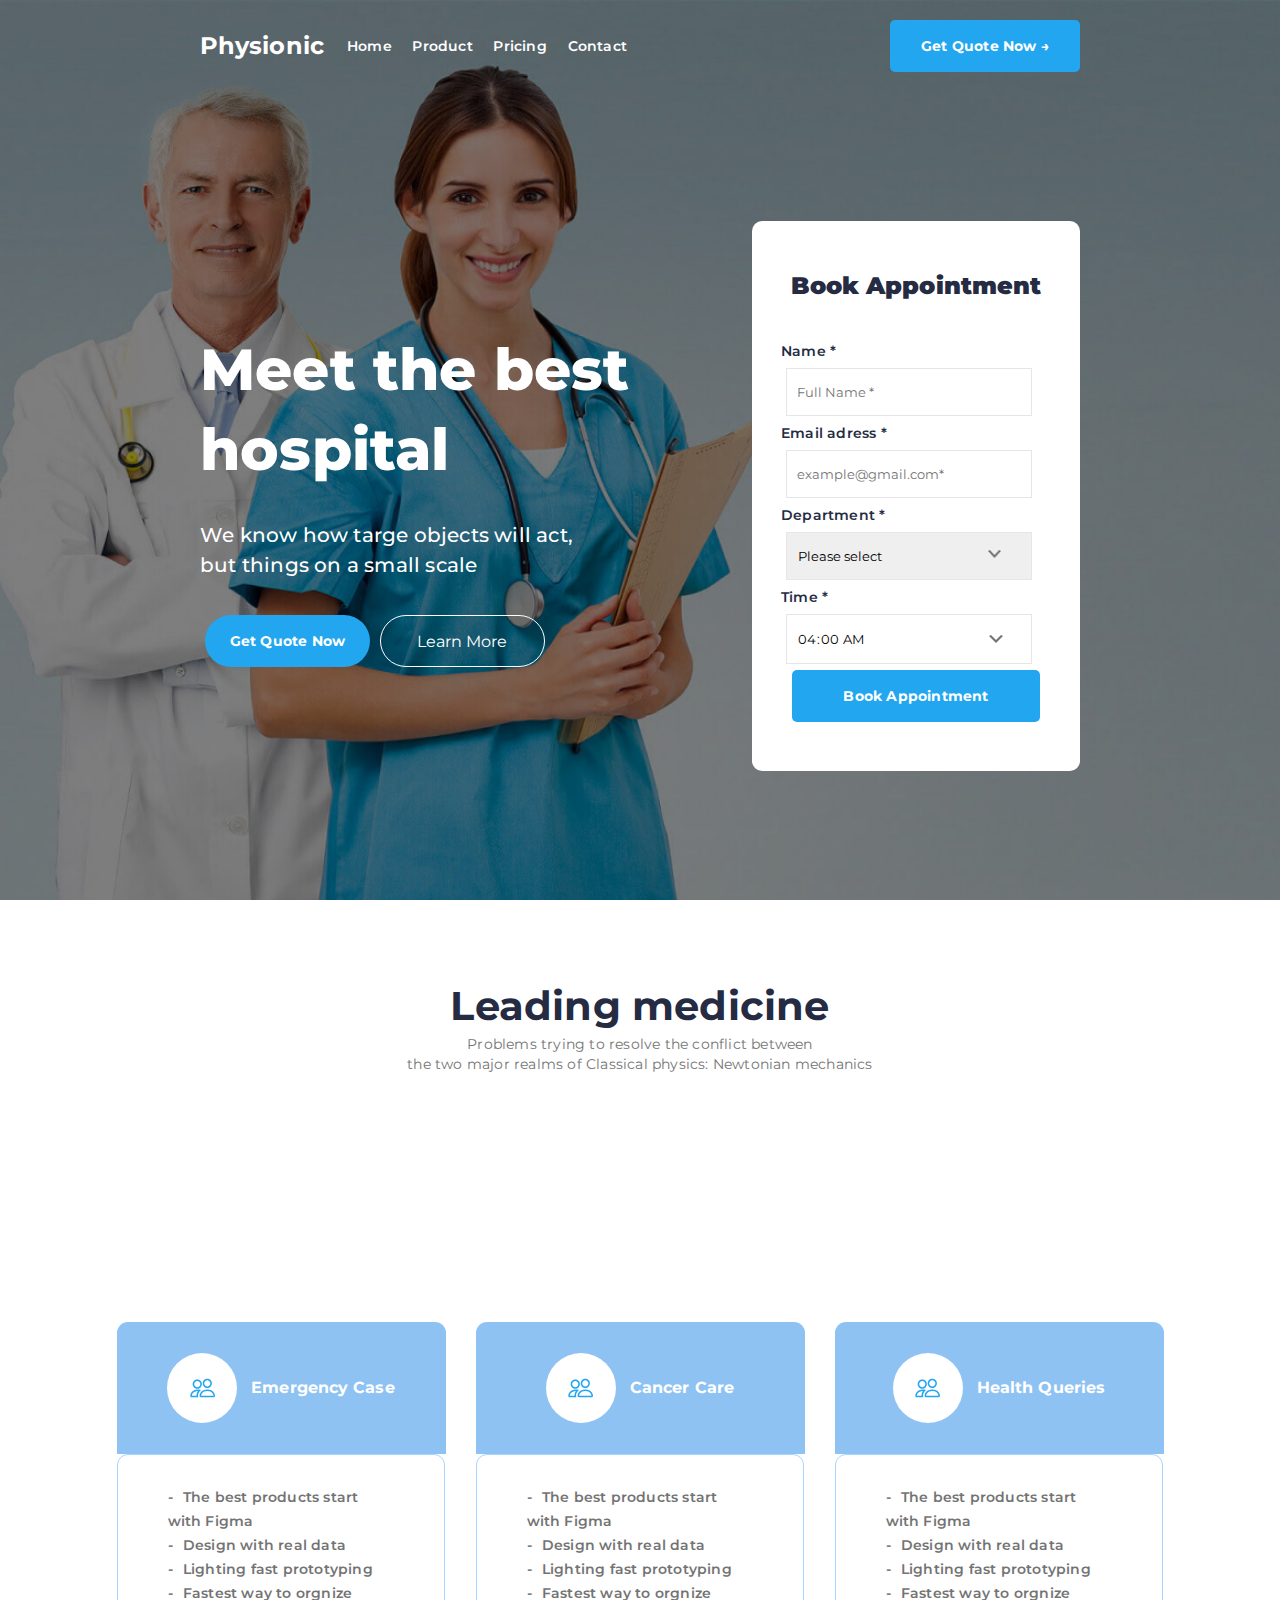
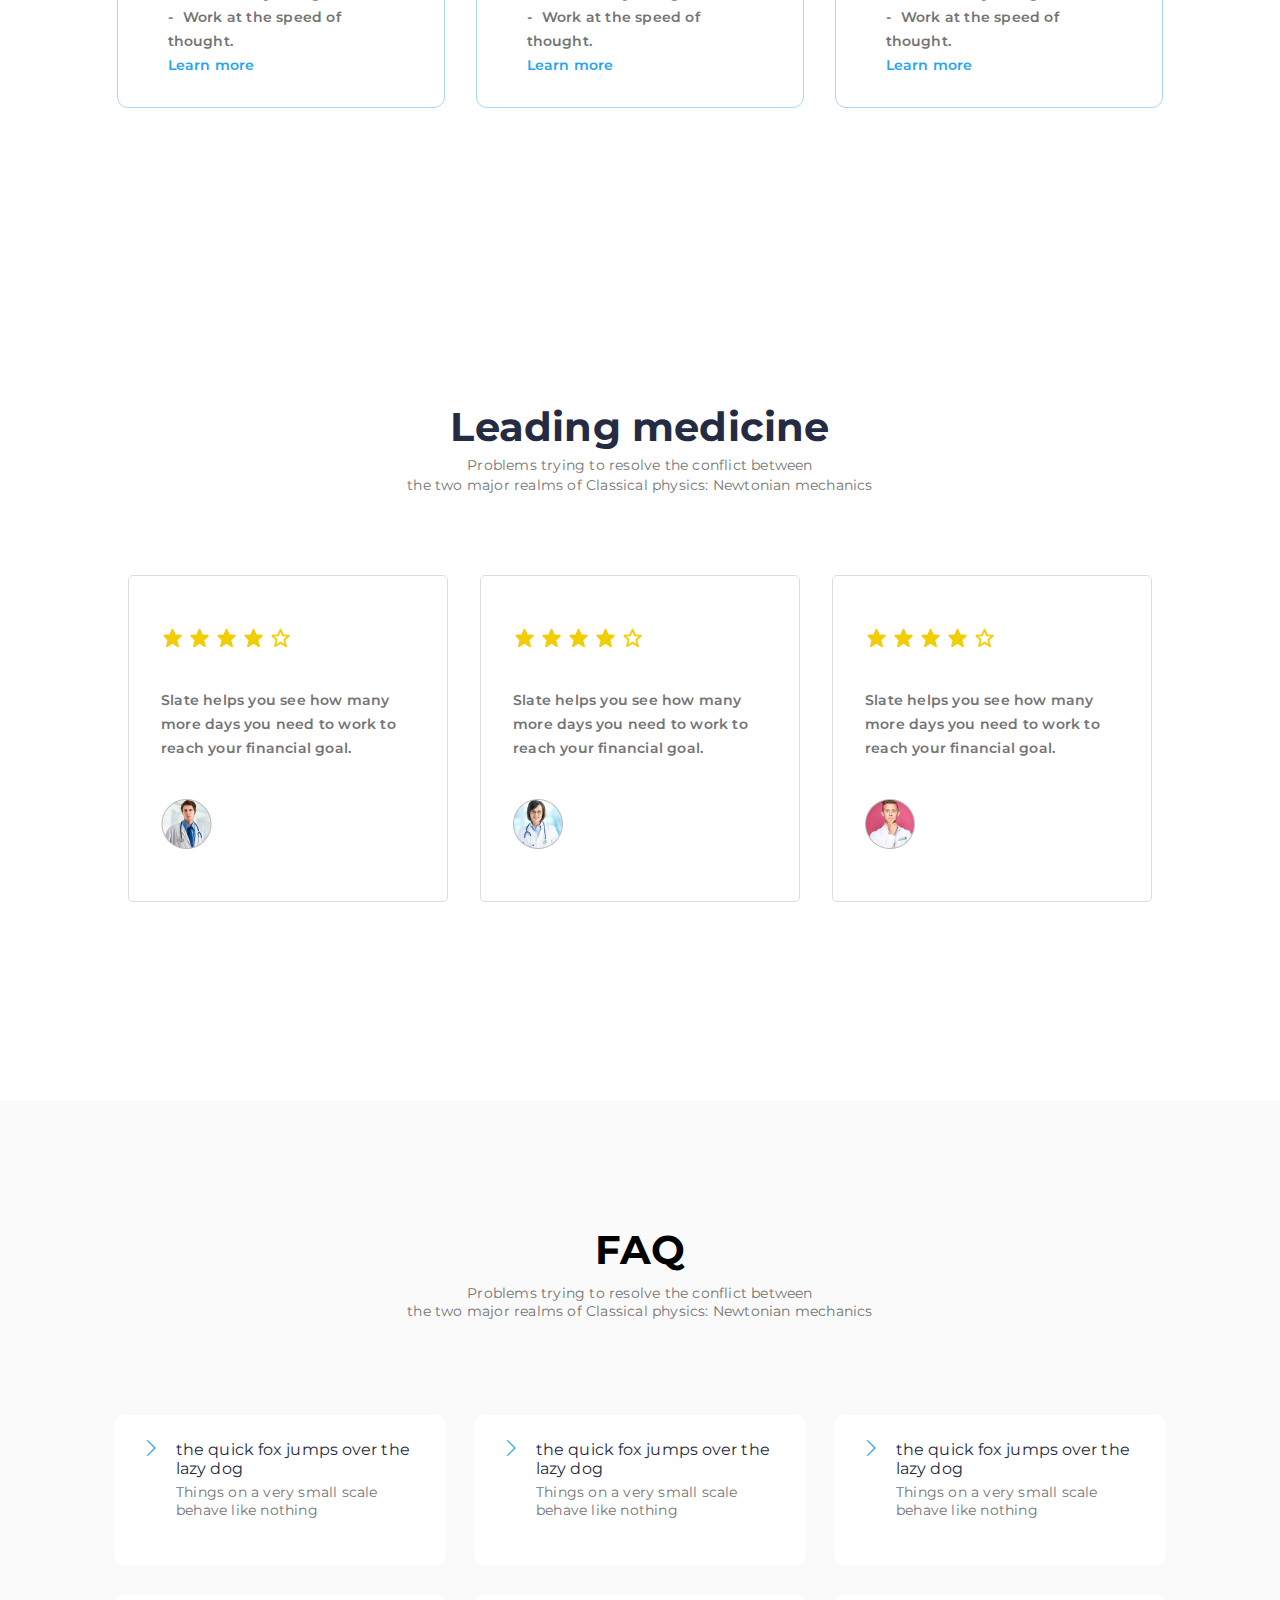
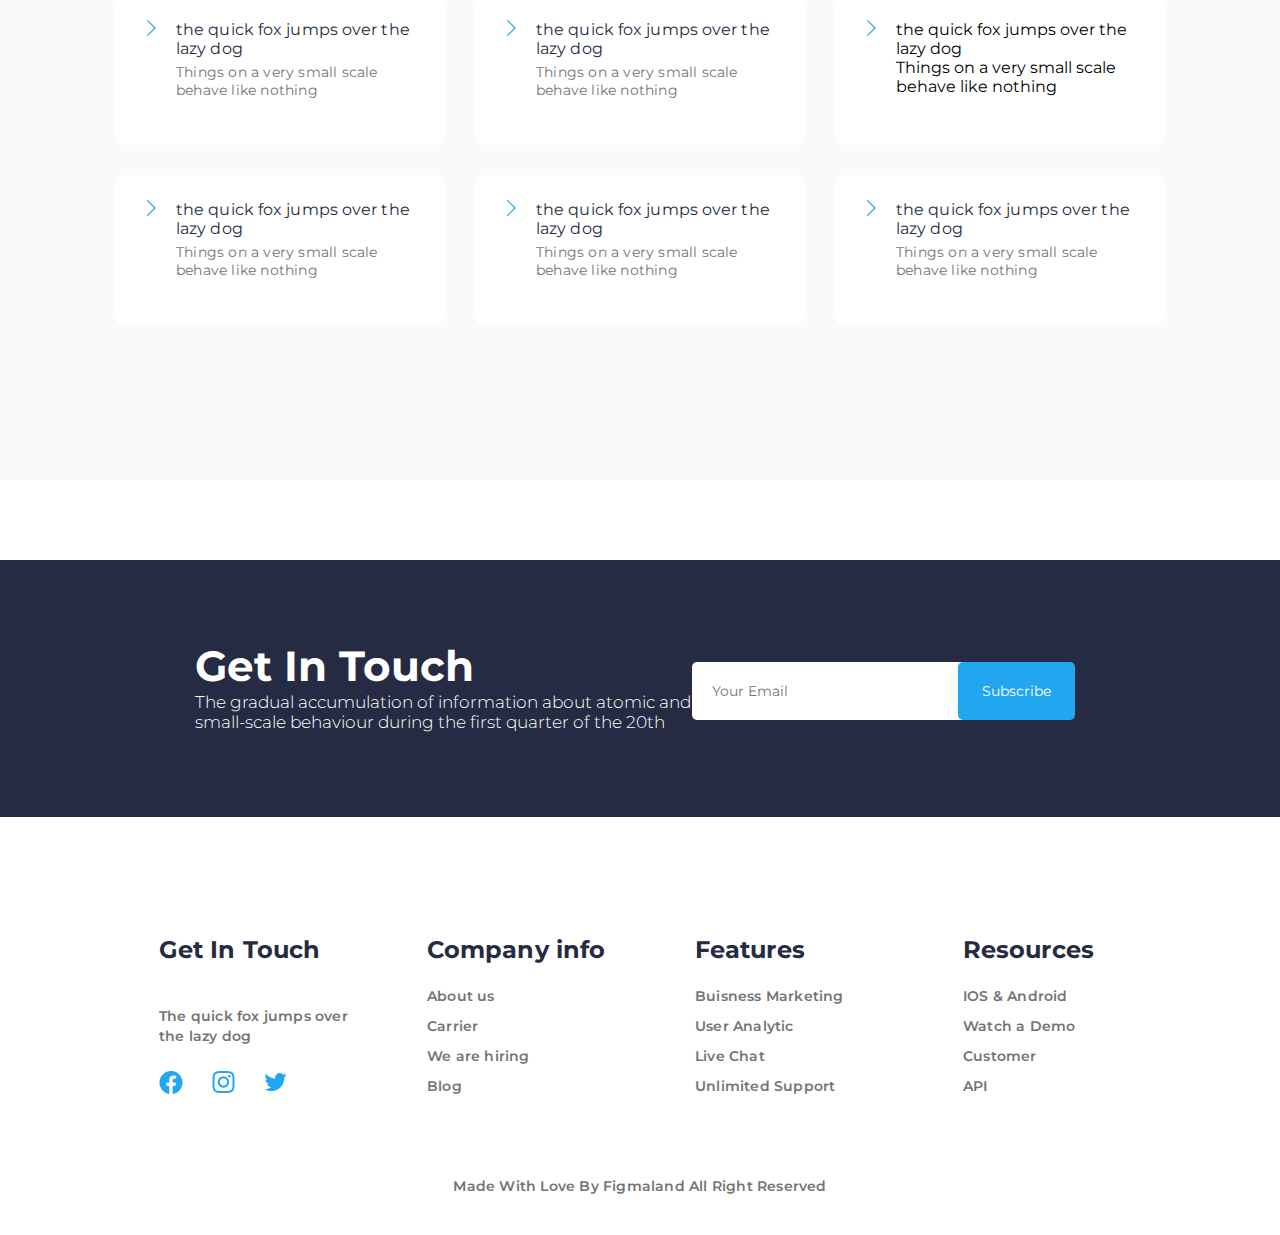
==== index.html @ 6a018938 "first commit" ====
<!DOCTYPE html>
<html lang="en">

<head>
    <meta charset="UTF-8">
    <meta name="viewport" content="width=device-width, initial-scale=1.0">
    <title>Physionics</title>
    <link rel="preconnect" href="https://fonts.googleapis.com">
    <link rel="preconnect" href="https://fonts.gstatic.com" crossorigin>
    <link href="https://fonts.googleapis.com/css2?family=Montserrat:wght@400;700&display=swap" rel="stylesheet">
    <link rel="stylesheet" href="style.css">
</head>

<body>
    <div class="wrap">

        <div class="home">
            <header>
                <div class="logo">
                    Physionic
                </div>
                <nav>
                    <ul>
                        <li><a href="">Home</a></li>
                        <li><a href="">Product</a></li>
                        <li><a href="">Pricing</a></li>
                        <li><a href="">Contact</a></li>
                    </ul>
                </nav>
                <a href="#" class="btn">Get Quote Now &rarr;</a>
            </header>
            <section class="section">
                <div class="left">
                    <h1>Meet the best <br> hospital</h1>
                    <p>We know how targe objects will act, <br> but things on a small scale</p>
                    <div class="btns">
                        <a class="btn1">Get Quote Now</a>
                        <a class="btn2">Learn More</a>
                    </div>
                </div>
                <div class="right">
                    <div class="container">
                        <h2>Book Appointment</h2>
                        <form>
                            <div class="form-item">
                                <h5>Name *</h5>
                                <input type="text" placeholder="Full Name *">
                            </div>

                            <div class="form-item">
                                <h5>Email adress *</h5>
                                <input type="email" placeholder="example@gmail.com*">
                            </div>

                            <div class="form-item item1">
                                <h5>Department *</h5>
                                <div class="input">
                                    <select name="select">
                                        <option value="value1" selected="">Please select</option>
                                        <option value="value2">department 1</option>
                                        <option value="value3">department 2</option>
                                        <option value="value4">department 3</option>
                                    </select>
                                    <img src="./img/first/Vector.png" alt="arr">
                                </div>
                            </div>

                            <div class="form-item item1">
                                <h5>Time *</h5>
                                <div class="input">
                                    <input type="time" value="04:00">
                                </div>
                            </div>
                        </form>
                        <div class="btn">
                            Book Appointment
                        </div>
                    </div>
                </div>
            </section>
        </div>
        <div class="leading">
            <div class="text">
                <h2>Leading medicine</h2>
                <p>Problems trying to resolve the conflict between <br> the two major realms of Classical physics: Newtonian mechanics </p>
            </div>
            <div class="cards">
                <div class="card card1">
                    <div class="card-top">
                        <div class="image">
                            <img src="./img/second/people.svg" alt="people">
                        </div>
                        <h4>Emergency Case</h4>
                    </div>
                    <div class="card-bottom">
                        <ul>
                            <li>The best products start with Figma</li>
                            <li>Design with real data</li>
                            <li>Lighting fast prototyping</li>
                            <li>Fastest way to orgnize</li>
                            <li>Work at the speed of thought.</li>
                        </ul>
                        <a href="#">Learn more</a>
                    </div>
                </div>

                <div class="card card1">
                    <div class="card-top">
                        <div class="image">
                            <img src="./img/second/people.svg" alt="people">
                        </div>
                        <h4>Cancer Care</h4>
                    </div>
                    <div class="card-bottom">
                        <ul>
                            <li>The best products start with Figma</li>
                            <li>Design with real data</li>
                            <li>Lighting fast prototyping</li>
                            <li>Fastest way to orgnize</li>
                            <li>Work at the speed of thought.</li>
                        </ul>
                        <a href="#">Learn more</a>
                    </div>
                </div>

                <div class="card card1">
                    <div class="card-top">
                        <div class="image">
                            <img src="./img/second/people.svg" alt="people">

                        </div>
                        <h4>Health Queries</h4>
                    </div>
                    <div class="card-bottom">
                        <ul>
                            <li>The best products start with Figma</li>
                            <li>Design with real data</li>
                            <li>Lighting fast prototyping</li>
                            <li>Fastest way to orgnize</li>
                            <li>Work at the speed of thought.</li>
                        </ul>
                        <a href="#">Learn more</a>
                    </div>
                </div>
            </div>
        </div>
        <!-- third block start  -->
        <div class="leading">
            <div class="text">
                <h2>Leading medicine</h2>
                <p>Problems trying to resolve the conflict between <br> the two major realms of Classical physics: Newtonian mechanics </p>
            </div>
            <div class="comments">
                <div class="comment">
                    <img src="./img/third/stars.svg" alt="4 stars">
                    <p>Slate helps you see how many more days you need to work to reach your financial goal.</p>
                    <img src="./img/third/user1.jpg" alt="avatar">
                </div>
                <div class="comment">
                    <img src="./img/third/stars.svg" alt="4 stars">
                    <p>Slate helps you see how many more days you need to work to reach your financial goal.</p>
                    <img src="./img/third/user2.jpg" alt="avatar">
                </div>
                <div class="comment">
                    <img src="./img/third/stars.svg" alt="4 stars">
                    <p>Slate helps you see how many more days you need to work to reach your financial goal.</p>
                    <img src="./img/third/user3.jpg" alt="avatar">
                </div>
            </div>
        </div>
        <!-- third block end  -->
        <!-- faq -->
        <div class="faq">
            <h2>FAQ</h2>
            <p class="info">Problems trying to resolve the conflict between <br> the two major realms of Classical physics: Newtonian mechanics </p>
            <div class="faq__cards">
                <div class="row">
                    <div class="faq__card">
                        <img src="./img/faq/arrow.svg" alt="arrow">
                        <div class="faq__card_text">
                            <p>the quick fox jumps over the lazy dog</p>
                            <p>Things on a very small scale behave like nothing </p>
                        </div>
                    </div>
                    <div class="faq__card">
                        <img src="./img/faq/arrow.svg" alt="arrow">
                        <div class="faq__card_text">
                            <p>the quick fox jumps over the lazy dog</p>
                            <p>Things on a very small scale behave like nothing </p>
                        </div>
                    </div>
                    <div class="faq__card">
                        <img src="./img/faq/arrow.svg" alt="arrow">
                        <div class="faq__card_text">
                            <p>the quick fox jumps over the lazy dog</p>
                            <p>Things on a very small scale behave like nothing </p>
                        </div>
                    </div>
                </div>
                <div class="row">
                    <div class="faq__card">
                        <img src="./img/faq/arrow.svg" alt="arrow">
                        <div class="faq__card_text">
                            <p>the quick fox jumps over the lazy dog</p>
                            <p>Things on a very small scale behave like nothing </p>
                        </div>
                    </div>
                    <div class="faq__card">
                        <img src="./img/faq/arrow.svg" alt="arrow">
                        <div class="faq__card_text">
                            <p>the quick fox jumps over the lazy dog</p>
                            <p>Things on a very small scale behave like nothing </p>
                        </div>
                    </div>
                    <div class="faq__card">
                        <img src="./img/faq/arrow.svg" alt="arrow">
                        <div class="faq__ard_text">
                            <p>the quick fox jumps over the lazy dog</p>
                            <p>Things on a very small scale behave like nothing </p>
                        </div>
                    </div>
                </div>
                <div class="row">
                    <div class="faq__card">
                        <img src="./img/faq/arrow.svg" alt="arrow">
                        <div class="faq__card_text">
                            <p>the quick fox jumps over the lazy dog</p>
                            <p>Things on a very small scale behave like nothing </p>
                        </div>
                    </div>
                    <div class="faq__card">
                        <img src="./img/faq/arrow.svg" alt="arrow">
                        <div class="faq__card_text">
                            <p>the quick fox jumps over the lazy dog</p>
                            <p>Things on a very small scale behave like nothing </p>
                        </div>
                    </div>
                    <div class="faq__card">
                        <img src="./img/faq/arrow.svg" alt="arrow">
                        <div class="faq__card_text">
                            <p>the quick fox jumps over the lazy dog</p>
                            <p>Things on a very small scale behave like nothing </p>
                        </div>
                    </div>
                </div>
            </div>
        </div>
        <!-- faq end -->
        <!-- get-in start -->
        <div class="get-in">
            <div class="get-in__menu">
                <h2>Get In Touch</h2>
                <h6>The gradual accumulation of information about atomic and <br> small-scale behaviour during the first quarter of the 20th</h6>
                <div class="get-in__box">
                    <input placeholder="Your Email" type="text">
                    <button>Subscribe</button>
                </div>
            </div>
        </div>
        <!-- get-in end -->
        <footer>
            <div class="row">
                <div class="block">
                    <h3>Get In Touch</h3>
                    <p>The quick fox jumps over the lazy dog</p>
                    <div class="social">
                        <a href="#"><img src="./img/footer/facebook.png" alt="facebook"></a>
                        <a href="#"><img src="./img/footer/instagram.png" alt="instagram"></a>
                        <a href="#"><img src="./img/footer/twitter.png" alt="twitter"></a>
                    </div>
                </div>
                <div class="block">
                    <h3>Company info </h3>
                    <p>About us</p>
                    <p>Carrier</p>
                    <p>We are hiring</p>
                    <p>Blog</p>
                </div>
                <div class="block">
                    <h3>Features</h3>
                    <p>Buisness Marketing</p>
                    <p>User Analytic</p>
                    <p>Live Chat</p>
                    <p>Unlimited Support</p>
                </div>
                <div class="block">
                    <h3>Resources</h3>
                    <p>IOS & Android</p>
                    <p>Watch a Demo</p>
                    <p>Customer</p>
                    <p>API</p>
                </div>
            </div>
            <p>Made With Love By Figmaland All Right Reserved </p>
        </footer>

    </div>
</body>

</html>
---- style.css ----
* {
    margin: 0;
    padding: 0;
    box-sizing: border-box;
    font-family: Montserrat;
}

body {
    width: 100%;
    display: flex;
    align-items: center;
    justify-content: center;
}

.home {
    width: 100%;
    height: 100vh;
    background-image: url(./img/first/background.png);
    background-size: cover;
    background-color: grey;
    padding: 0 200px;
}

header {
    height: 91px;
    display: flex;
    align-items: center;
    justify-content: space-between;
}

.logo {
    font-family: 'Montserrat', sans-serif;
    font-style: normal;
    font-weight: bold;
    font-size: 24px;
    line-height: 32px;
    letter-spacing: 0.1px;
    color: #FFFFFF;
    text-shadow: 2px solid #000000;
}

nav ul {
    width: 280px;
    display: flex;
    align-items: center;
    justify-content: space-between;
    position: relative;
    left: -120px;
}

nav ul li {
    list-style: none;
    font-family: 'Montserrat', sans-serif;
    font-style: normal;
    font-weight: 600;
    font-size: 14px;
    line-height: 24px;
    text-align: center;
    letter-spacing: 0.2px;
    color: #fff;
    text-decoration: none;
}

nav ul li a {
    color: #fff;
    text-decoration: none;
}

.home * {
    font-family: Montserrat;
}

.home .btn {
    font-family: Montserrat;
    font-style: normal;
    font-weight: bold;
    font-size: 14px;
    line-height: 22px;
    letter-spacing: 0.2px;
    color: #FFFFFF;
    width: 190px;
    height: 52px;
    background: #23A6F0;
    border-radius: 5px;
    text-align: center;
    line-height: 52px;
    text-decoration: none;
}

.left {
    height: 90%;
    width: 60%;
    display: flex;
    flex-direction: column;
    align-items: flex-start;
    justify-content: center;
    color: #fff;
}

.left h1 {
    font-weight: 800;
    font-size: 58px;
    line-height: 80px;
    letter-spacing: 0.2px;
}

.left p {
    font-weight: 500;
    font-size: 20px;
    line-height: 30px;
    letter-spacing: 0.2px;
    margin: 30px 0
}

.btns {
    height: 52px;
    width: 350px;
    display: flex;
    justify-content: space-between;
}

.btns .btn1 {
    height: 100%;
    width: 185px;
    text-align: center;
    line-height: 52px;
    background: #23A6F0;
    border-radius: 37px;
    margin: 5px;
    font-weight: bold;
    font-size: 14px;
    letter-spacing: 0.2px;
}

.btns .btn2 {
    height: 100%;
    width: 185px;
    text-align: center;
    line-height: 52px;
    background: transparent;
    border: 1px solid #fff;
    border-radius: 37px;
    margin: 5px;
}

.section {
    display: flex;
    align-items: center;
    justify-content: space-between;
    height: 90%;
}

.container {
    padding: 30px 0;
    width: 328px;
    height: 550px;
    left: 0px;
    top: 0px;
    background: #FFFFFF;
    border-radius: 10px;
    display: flex;
    flex-direction: column;
    align-items: center;
    justify-content: space-around;
}

.container form {
    height: 60%;
    display: flex;
    flex-direction: column;
    justify-content: space-around;
}

.container h2 {
    font-weight: 900;
    font-size: 24px;
    line-height: 32px;
    text-align: center;
    letter-spacing: 0.1px;
    color: #252B42;
}

.form-item {
    height: 84px;
    display: flex;
    flex-direction: column;
    align-items: flex-start;
    justify-content: space-around;
}

.form-item h5 {
    font-weight: 600;
    font-size: 14px;
    line-height: 24px;
    letter-spacing: 0.2px;
    color: #252B42;
}

.form-item input {
    max-height: 50px;
    width: 246px;
    margin: 5px;
    padding: 15px 10px;
    border: 1px solid #E6E6E6;
}

.form-item select {
    max-height: 50px;
    width: 246px;
    margin: 5px;
    padding: 15px 10px;
    border: 1px solid #E6E6E6;
}

.container .btn {
    width: 248px;
}

.input {
    display: flex;
}

.input img {
    height: 8px;
    width: 14px;
    position: relative;
    top: 23px;
    left: -50px;
}


/* second screen */

.leading {
    width: 100%;
    height: 100vh;
    display: flex;
    align-items: center;
    justify-content: center;
    flex-direction: column;
    font-family: Montserrat;
}

.leading h2,
.leading p {
    text-align: center;
}

.leading h2 {
    font-family: Montserrat;
    font-style: normal;
    font-weight: bold;
    font-size: 40px;
    line-height: 57px;
    letter-spacing: 0.2px;
}

.leading p {
    font-size: 14px;
    line-height: 20px;
    letter-spacing: .2px;
}

.cards {
    display: flex;
    align-items: center;
    justify-content: center;
    padding-top: 80px;
}

.card-top {
    width: 329px;
    height: 132px;
    background: #8EC2F2;
    display: flex;
    align-items: center;
    justify-content: center;
    color: #fff;
    border-radius: 11px 11px 0 0;
}

.card-top h4 {
    margin-left: 7px;
    font-size: 16px;
    line-height: 24px;
    letter-spacing: 0.1px;
}

.card {
    border-radius: 11px;
    margin: 15px;
}

.image {
    height: 70px;
    width: 70px;
    display: flex;
    align-items: center;
    justify-content: center;
    border-radius: 200px;
    background-color: #fff;
    margin-right: 7px;
}

.card-bottom {
    display: flex;
    flex-direction: column;
    padding: 30px 50px;
    background: #FFFFFF;
    border: 1px solid #A9D6FF;
    box-sizing: border-box;
    border-radius: 11px;
    width: 328px;
}

.card-bottom ul li {
    list-style: none;
    font-weight: 600;
    font-size: 14px;
    line-height: 24px;
    letter-spacing: 0.2px;
    color: #737373;
}

.card-bottom ul li::before {
    content: '-';
    margin-right: 10px;
}

.card-bottom a {
    font-weight: 600;
    font-size: 14px;
    line-height: 24px;
    letter-spacing: 0.2px;
    color: #23A6F0;
    text-decoration: none;
}


/* footer */

footer {
    width: 100%;
    height: 338px;
    display: flex;
    flex-direction: column;
    align-items: center;
    justify-content: space-around;
}

footer .row {
    font-family: Montserrat;
    display: flex;
    align-items: flex-start;
    justify-content: center;
}

.block {
    height: 50%;
    display: flex;
    flex-direction: column;
    align-items: flex-start;
    justify-content: space-around;
}

.social {
    width: 60%;
    display: flex;
    align-items: center;
    justify-content: space-between;
}

.block h3 {
    font-weight: bold;
    font-size: 24px;
    line-height: 32px;
    letter-spacing: .1px;
    margin-bottom: 15px;
    color: #252B42;
}

.block {
    margin-left: 55px;
}

.block p {
    font-weight: 600;
    font-size: 14px;
    line-height: 20px;
    letter-spacing: 0.2px;
    color: #737373;
    width: 213px;
    margin: 5px 0;
}

.block:nth-child(1) p {
    margin: 25px 0;
}

footer p {
    font-weight: 600;
    font-size: 14px;
    line-height: 24px;
    letter-spacing: 0.2px;
    color: #737373;
    font-family: Montserrat;
}

.form-item input,
.form-item select {
    outline: none;
}

.form-item input::-webkit-calendar-picker-indicator {
    width: 10px;
    height: 10px;
    background: url(./img/first/Vector.png);
    background-position: center;
    background-repeat: no-repeat;
    position: relative;
    left: -18px;
}

.form-item select {
    -webkit-appearance: none;
    -moz-appearance: none;
    text-indent: 1px;
    text-overflow: '';
}


/* faq  */

.faq {
    width: 100%;
    min-height: 100vh;
    display: flex;
    flex-direction: column;
    align-items: center;
    padding: 125px 80px;
    background-color: #fafafa;
}

.faq h2 {
    font-size: 40px;
}

.info {
    text-align: center;
    font-size: 14px;
    letter-spacing: 0.2px;
    color: #737373;
    margin-top: 10px;
    margin-bottom: 95px
}

.row {
    width: 100%;
    display: flex;
    justify-content: space-between;
}

.faq__card {
    background-color: #fff;
    height: 150px;
    width: 330px;
    margin-right: 30px;
    border-radius: 9px;
    margin-bottom: 30px;
    display: flex;
    padding: 25px 32px;
}

.faq__card:last-child {
    margin-right: 0;
    margin-bottom: 0;
}

.faq__card_text p {
    font-size: 16px;
    color: #252B42;
    letter-spacing: .1px
}

.faq__card_text p:nth-child(2n) {
    font-size: 14px;
    color: #737373;
    margin-top: 5px;
    letter-spacing: .2px;
}

.faq__card img {
    margin-right: 20px;
    height: 16px;
    width: 9px;
}


/* get in  */

.get-in__menu {
    width: 100%;
    height: 257px;
    background-color: #252B42;
    padding: 80px 195px;
    margin: 80px 0;
}

.get-in h2 {
    color: white;
    font-family: 'Montserrat', sans-serif;
    font-size: 42px;
}

.get-in__box {
    display: flex;
    align-items: center;
    justify-content: flex-end;
}

.get-in h6 {
    color: white;
    font-family: 'Montserrat', sans-serif;
    font-weight: 300;
    font-size: 17px;
}

.get-in button {
    background-color: #23A6F0;
    color: white;
    position: relative;
    top: -70px;
    width: 117px;
    height: 58px;
    border: none;
    border-radius: 5px;
    left: -10px;
    font-size: 14px;
}

.get-in input {
    width: 276px;
    height: 58px;
    position: relative;
    top: -70px;
    border: none;
    border-radius: 5px;
    padding: 20px;
    font-size: 14px;
}

.text p {
    color: #737373;
}

.text h2 {
    color: #252B42;
}

.comments {
    width: 100%;
    display: flex;
    align-items: center;
    justify-content: center;
    margin-top: 80px;
}

.comment {
    height: 327px;
    width: 25%;
    background: #FFFFFF;
    border: 1px solid #DEDEDE;
    box-sizing: border-box;
    border-radius: 5px;
    display: flex;
    flex-direction: column;
    align-items: flex-start;
    justify-content: space-around;
    padding: 32px;
    margin-right: 32px;
}

.comment:last-child {
    margin-right: 0;
}

.comment p {
    text-align: left;
    font-family: Montserrat;
    font-style: normal;
    font-weight: 600;
    font-size: 14px;
    line-height: 24px;
    letter-spacing: 0.2px;
    color: #737373;
}

.leading:nth-child(2n) {
    min-height: 100vh;
    justify-content: space-around;
}
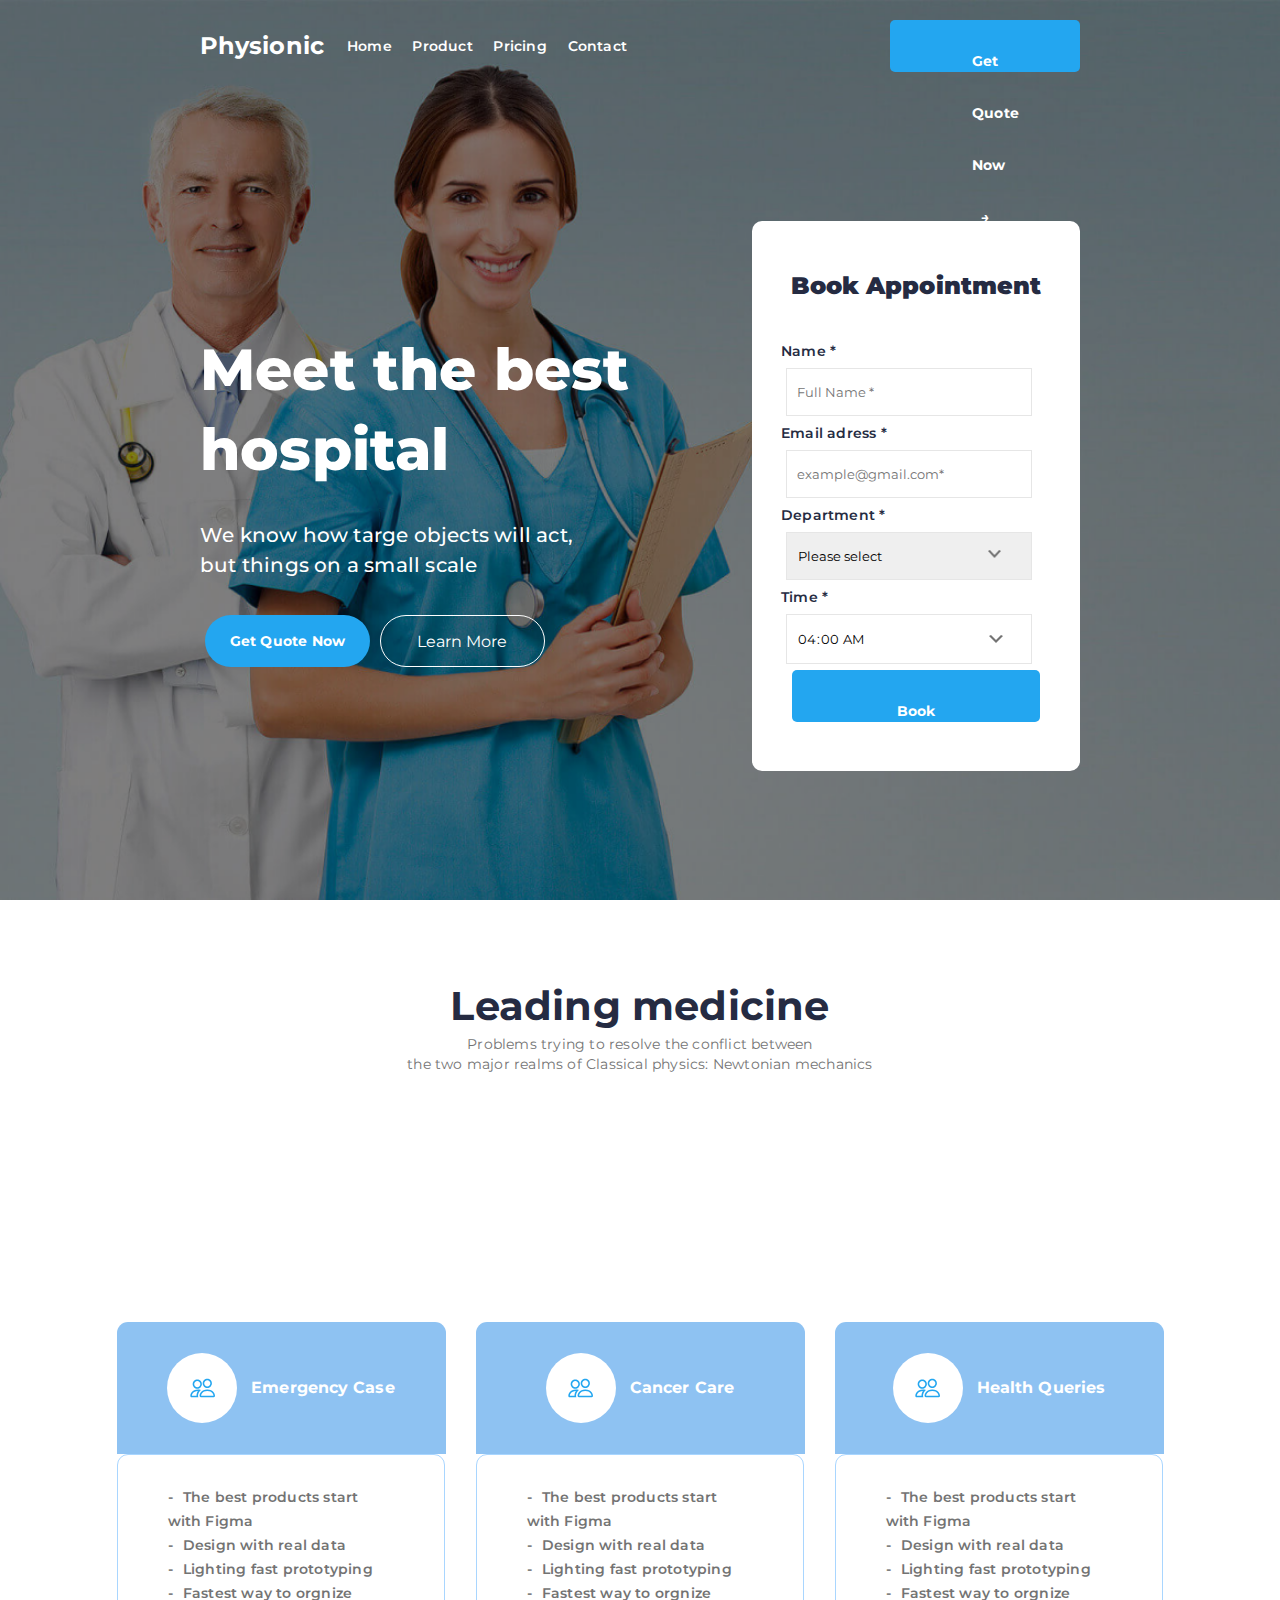
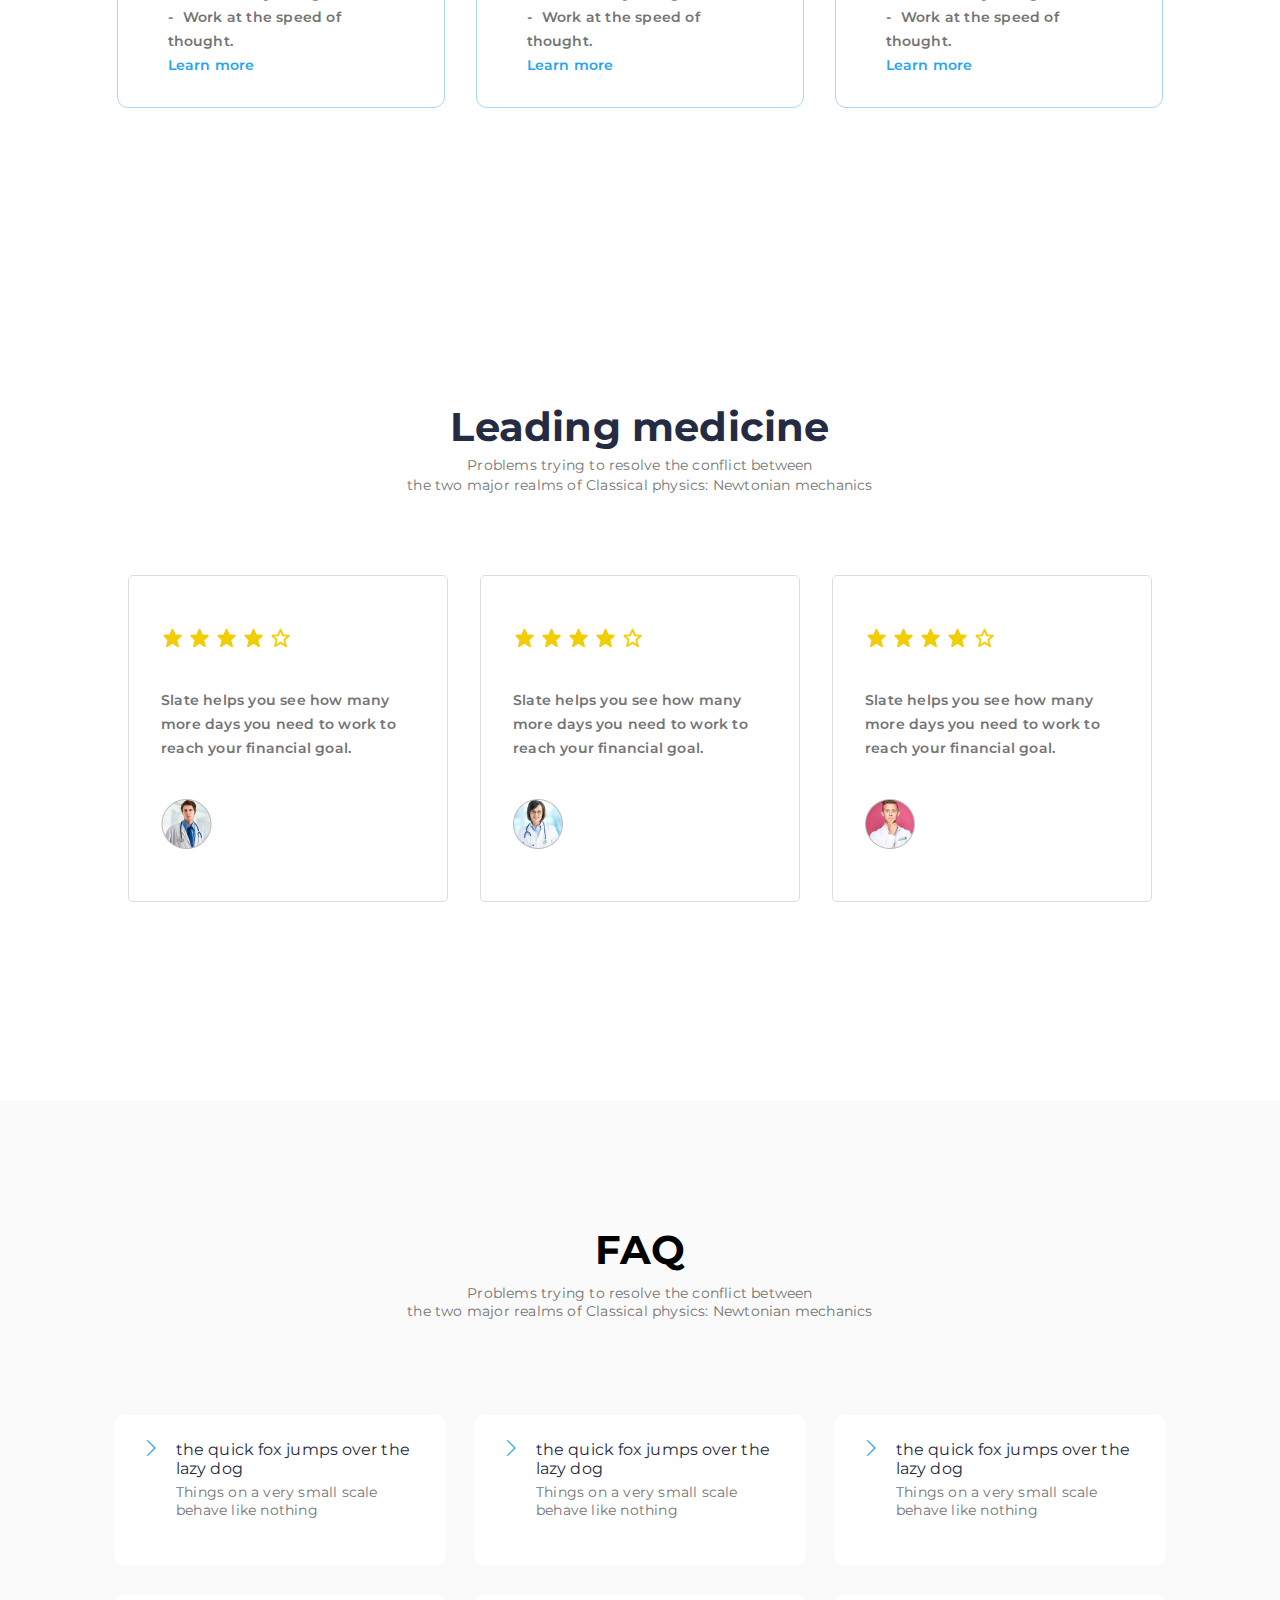
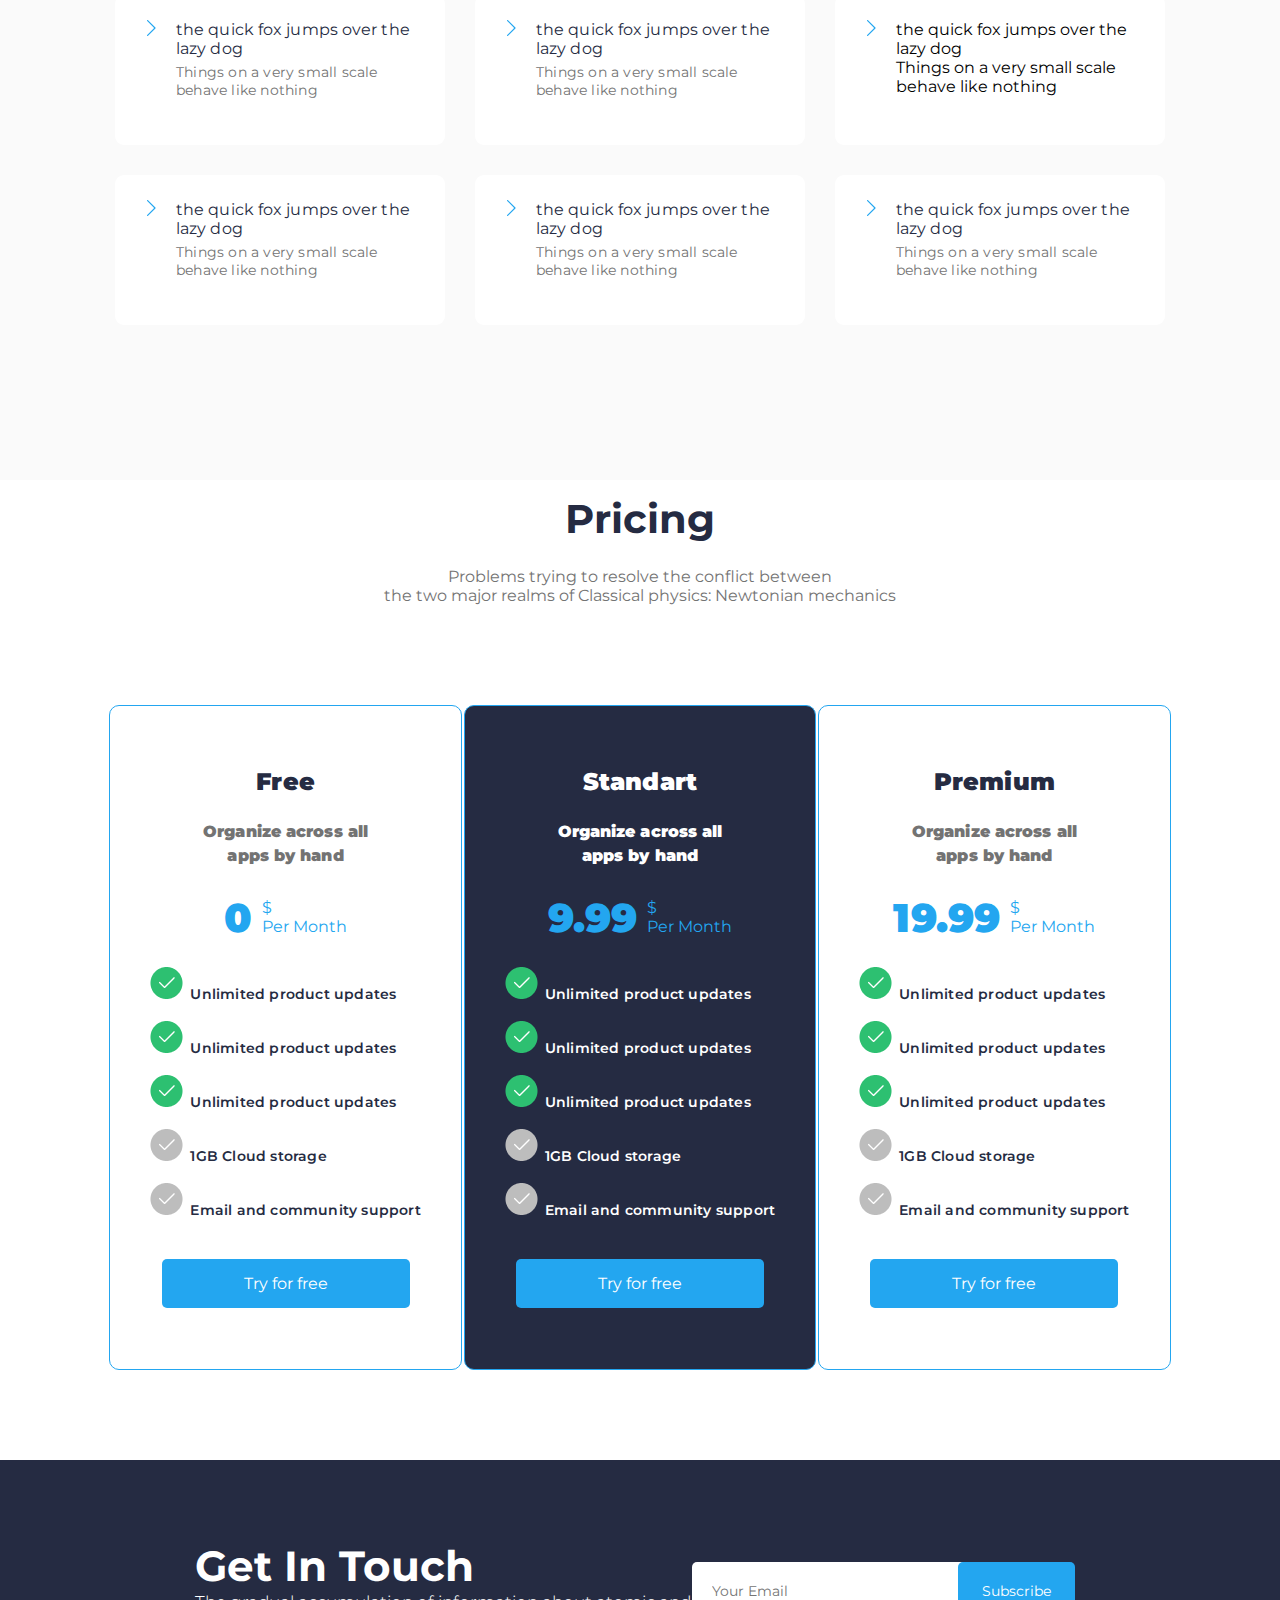
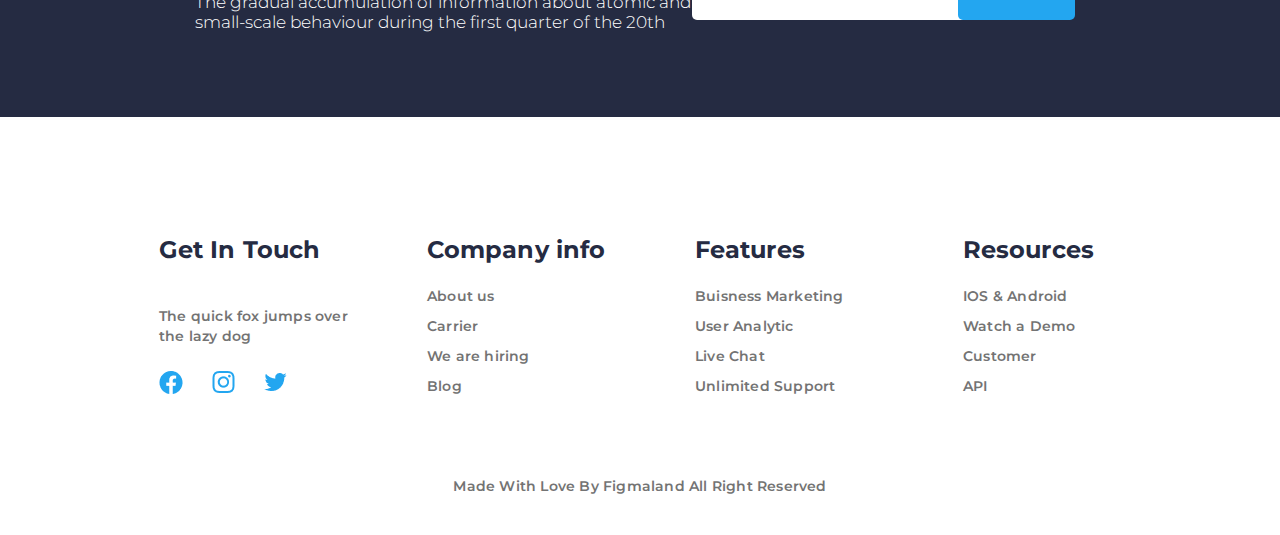
==== commit 3e0da812: "pricing add" ====
--- a/index.html
+++ b/index.html
@@ -246,6 +246,79 @@
             </div>
         </div>
         <!-- faq end -->
+        <!-- priceing start  -->
+        <div class="priceing">
+            <div class="text">
+                <h2>Pricing</h2>
+                <p>Problems trying to resolve the conflict between <br> the two major realms of Classical physics: Newtonian mechanics </p>
+            </div>
+            <div class="price">
+                <!-- price card 1  -->
+                <div class="price-card">
+                    <p class="plan">Free</p>
+                    <p class="describe">Organize across all <br> apps by hand</p>
+                    <div class="price-num">
+                        <div class="price-num__right">
+                            0
+                        </div>
+                        <div class="price-num__left">
+                            $ <br> Per Month
+                        </div>
+                    </div>
+                    <ul class="features">
+                        <li class="active">Unlimited product updates</li>
+                        <li class="active">Unlimited product updates</li>
+                        <li class="active">Unlimited product updates</li>
+                        <li class="disabled">1GB Cloud storage</li>
+                        <li class="disabled">Email and community support</li>
+                    </ul>
+                    <a href="#" class="btn">Try for free</a>
+                </div>
+                <!-- price card 2  -->
+                <div class="price-card">
+                    <p class="plan">Standart</p>
+                    <p class="describe">Organize across all <br> apps by hand</p>
+                    <div class="price-num">
+                        <div class="price-num__right">
+                            9.99
+                        </div>
+                        <div class="price-num__left">
+                            $ <br> Per Month
+                        </div>
+                    </div>
+                    <ul class="features">
+                        <li class="active">Unlimited product updates</li>
+                        <li class="active">Unlimited product updates</li>
+                        <li class="active">Unlimited product updates</li>
+                        <li class="disabled">1GB Cloud storage</li>
+                        <li class="disabled">Email and community support</li>
+                    </ul>
+                    <a href="#" class="btn">Try for free</a>
+                </div>
+                <!-- price card 3  -->
+                <div class="price-card">
+                    <p class="plan">Premium</p>
+                    <p class="describe">Organize across all <br> apps by hand</p>
+                    <div class="price-num">
+                        <div class="price-num__right">
+                            19.99
+                        </div>
+                        <div class="price-num__left">
+                            $ <br> Per Month
+                        </div>
+                    </div>
+                    <ul class="features">
+                        <li class="active">Unlimited product updates</li>
+                        <li class="active">Unlimited product updates</li>
+                        <li class="active">Unlimited product updates</li>
+                        <li class="disabled">1GB Cloud storage</li>
+                        <li class="disabled">Email and community support</li>
+                    </ul>
+                    <a href="#" class="btn">Try for free</a>
+                </div>
+            </div>
+        </div>
+        <!-- priceing end  -->
         <!-- get-in start -->
         <div class="get-in">
             <div class="get-in__menu">
--- a/style.css
+++ b/style.css
@@ -598,4 +598,119 @@
 .leading:nth-child(2n) {
     min-height: 100vh;
     justify-content: space-around;
+}
+
+
+/* pricing  */
+
+.features .active {
+    list-style: url(./img/pricing/acc.png);
+    list-style-position: inside;
+    line-height: 24px;
+}
+
+.features .disabled {
+    list-style: url(./img/pricing/noacc.png);
+    list-style-position: inside;
+}
+
+.priceing {
+    min-height: 100vh;
+    width: 100%;
+    display: flex;
+    flex-direction: column;
+    align-items: center;
+    justify-content: space-around;
+}
+
+.price {
+    width: 100%;
+    display: flex;
+    align-items: center;
+    justify-content: center;
+}
+
+.price-card {
+    height: 665px;
+    display: flex;
+    flex-direction: column;
+    align-items: center;
+    justify-content: space-around;
+    padding: 50px 40px;
+    background: #FFFFFF;
+    border: 1px solid #23A6F0;
+    box-sizing: border-box;
+    border-radius: 10px;
+    margin: 1px;
+}
+
+.price-num {
+    display: flex;
+    align-items: center;
+    justify-content: space-between;
+    color: #23A6F0;
+}
+
+.price-num__right {
+    margin-right: 10px;
+    font-weight: 900;
+    font-size: 40px;
+    line-height: 57px;
+    letter-spacing: 0.2px;
+    color: #23A6F0;
+}
+
+.priceing .text {
+    text-align: center;
+    margin-bottom: 80px;
+}
+
+.priceing .text h2 {
+    margin-bottom: 20px;
+    font-size: 40px;
+    line-height: 57px;
+}
+
+.plan {
+    font-size: 24px;
+    font-weight: 900;
+    line-height: 32px;
+    letter-spacing: 0.1px;
+    color: #252B42;
+}
+
+.describe {
+    font-weight: 900;
+    font-size: 16px;
+    line-height: 24px;
+    text-align: center;
+    letter-spacing: 0.1px;
+    color: #737373;
+}
+
+.btn {
+    background-color: #23A6F0;
+    padding: 15px 82px;
+    text-decoration: none;
+    color: #fff;
+    border-radius: 5px;
+}
+
+.features li {
+    font-weight: 600;
+    font-size: 14px;
+    line-height: 24px;
+    letter-spacing: 0.2px;
+    color: #252B42;
+    margin-bottom: 15px;
+}
+
+.price-card:nth-child(2) {
+    background: #252B42;
+}
+
+.price-card:nth-child(2) .plan,
+.price-card:nth-child(2) .describe,
+.price-card:nth-child(2) .features li {
+    color: #fff;
 }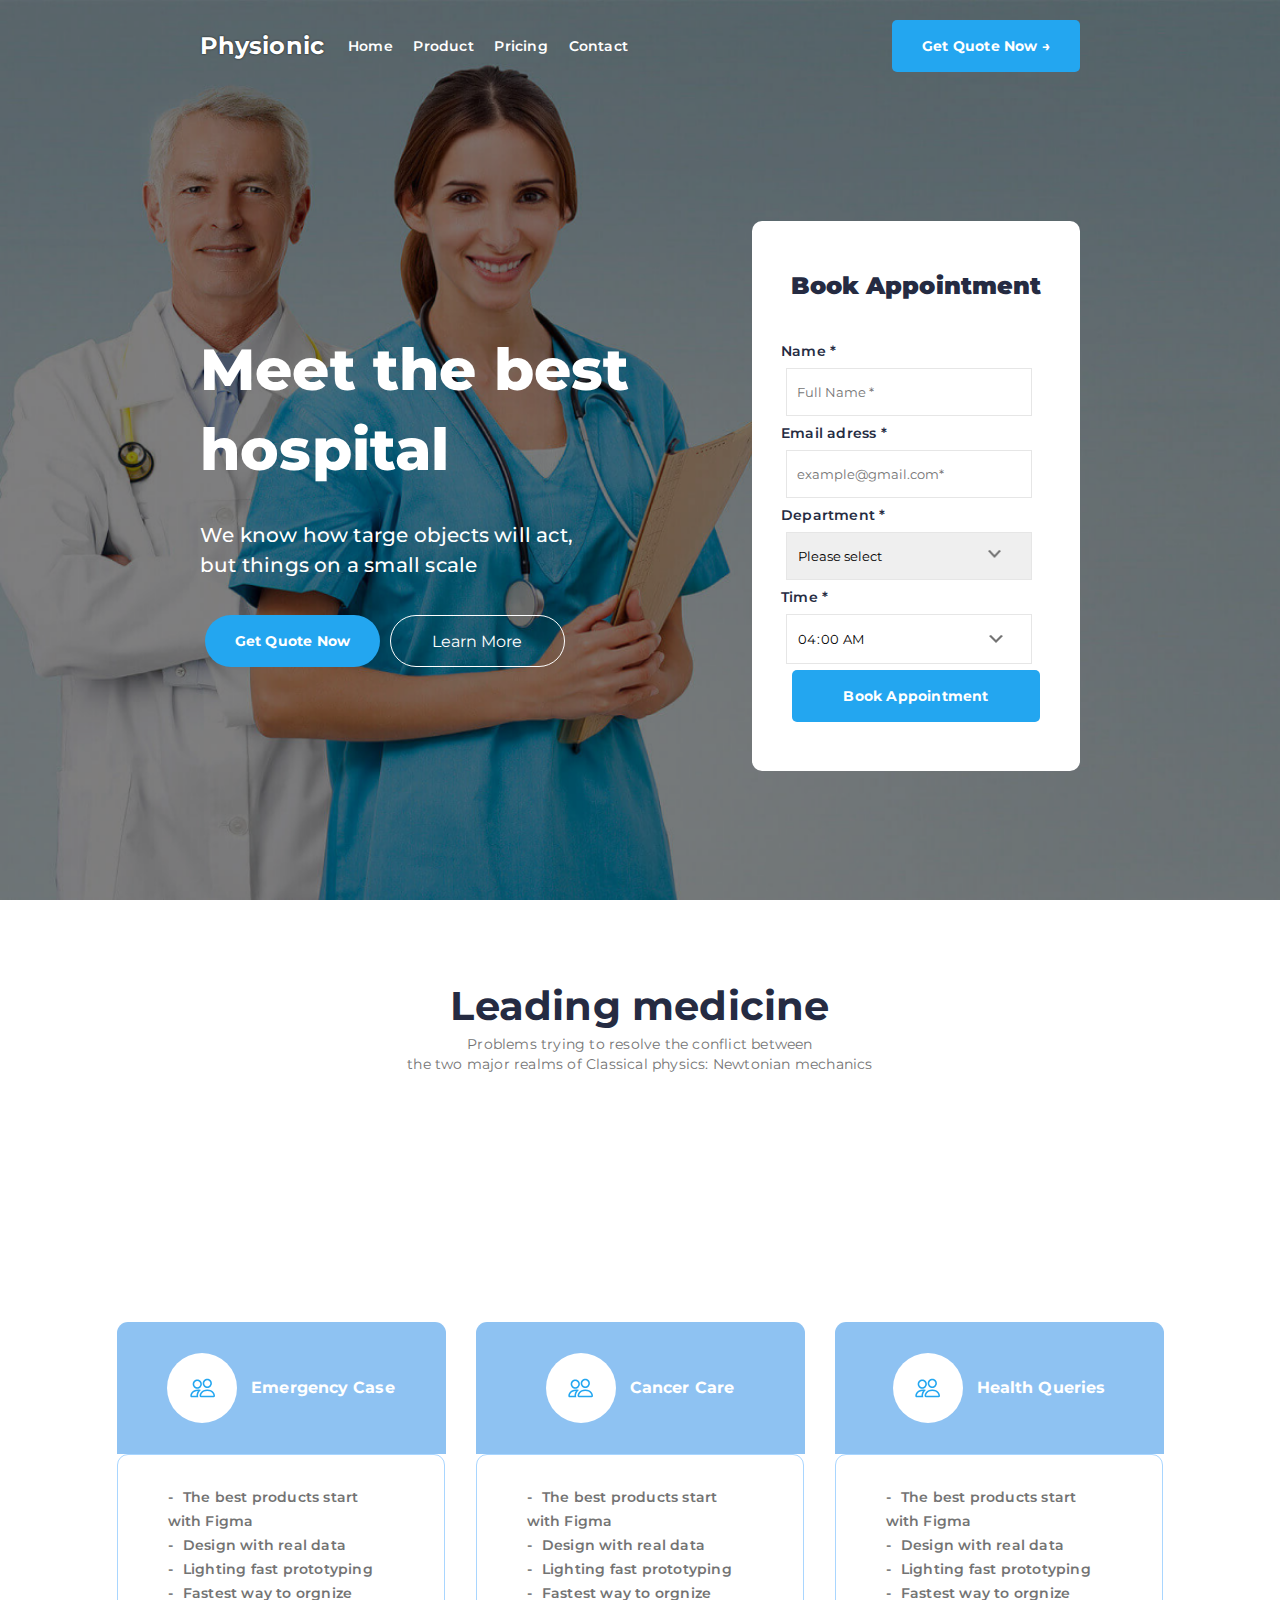
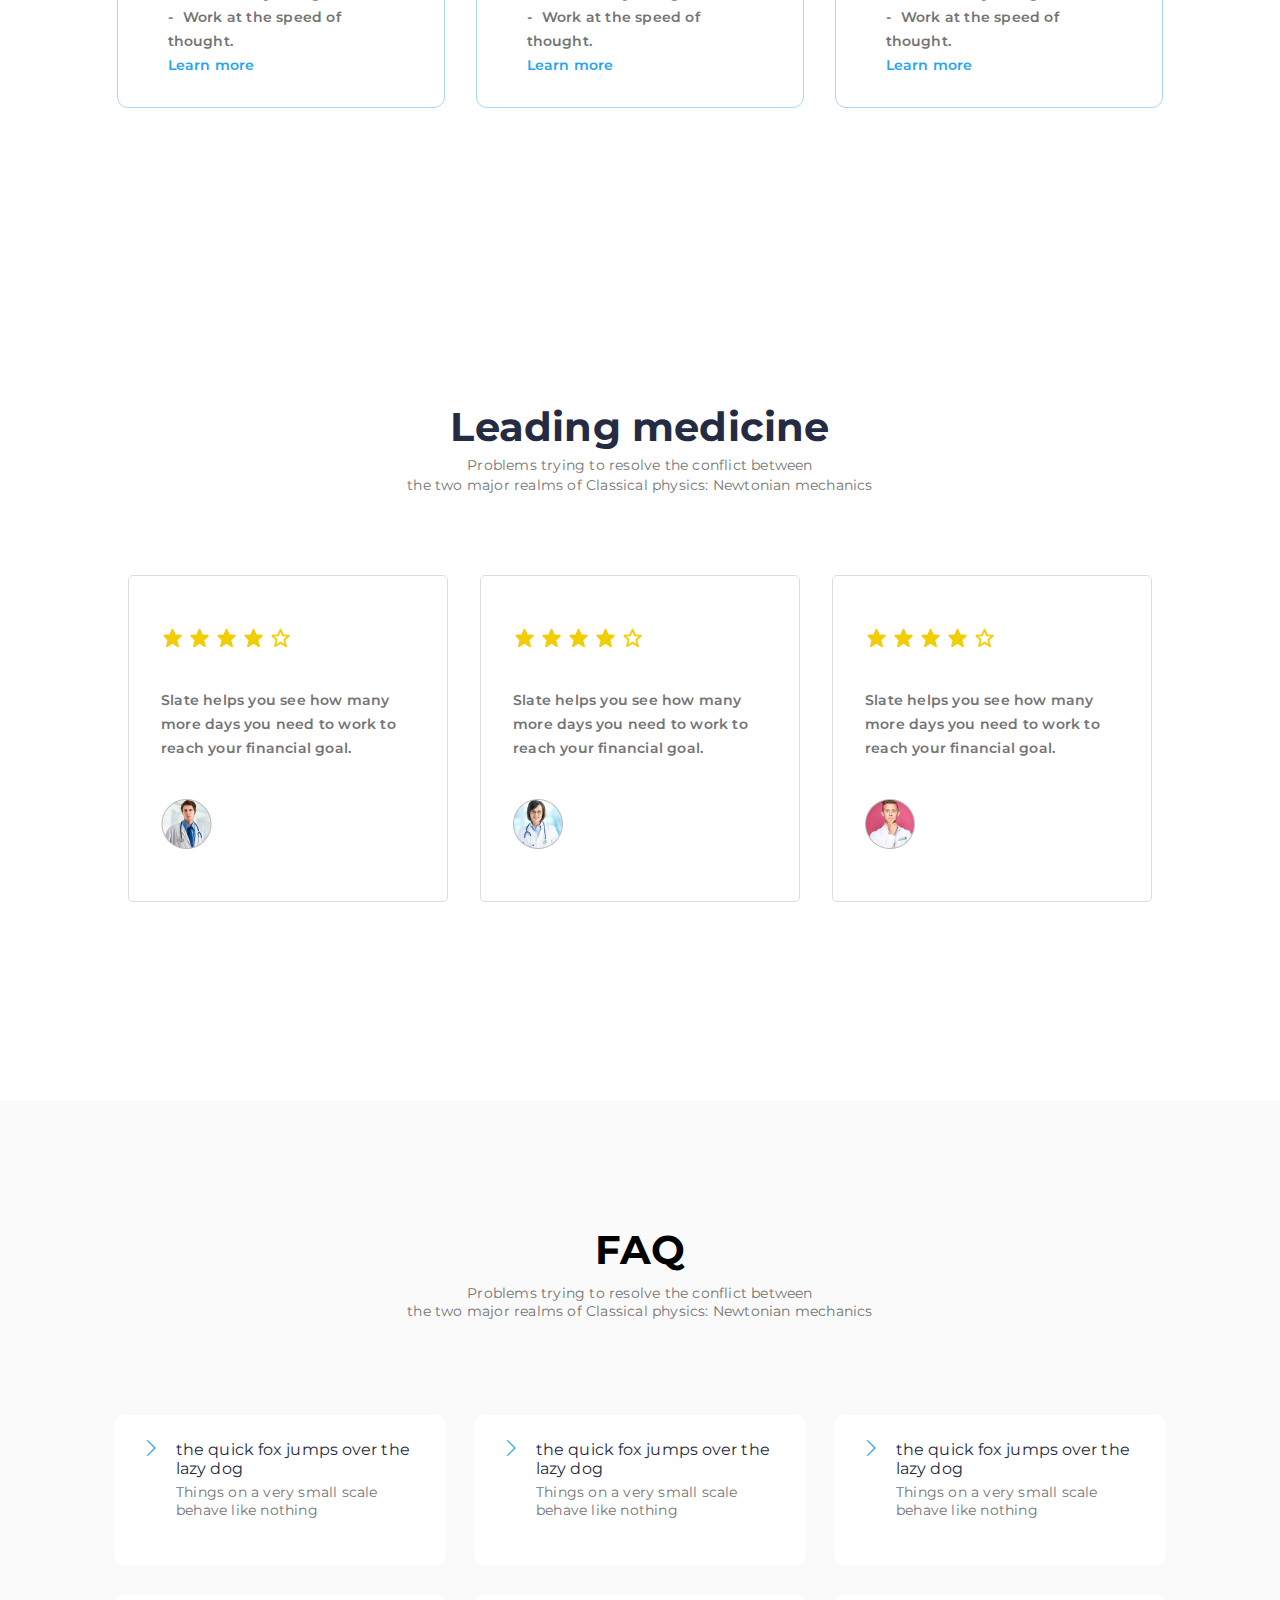
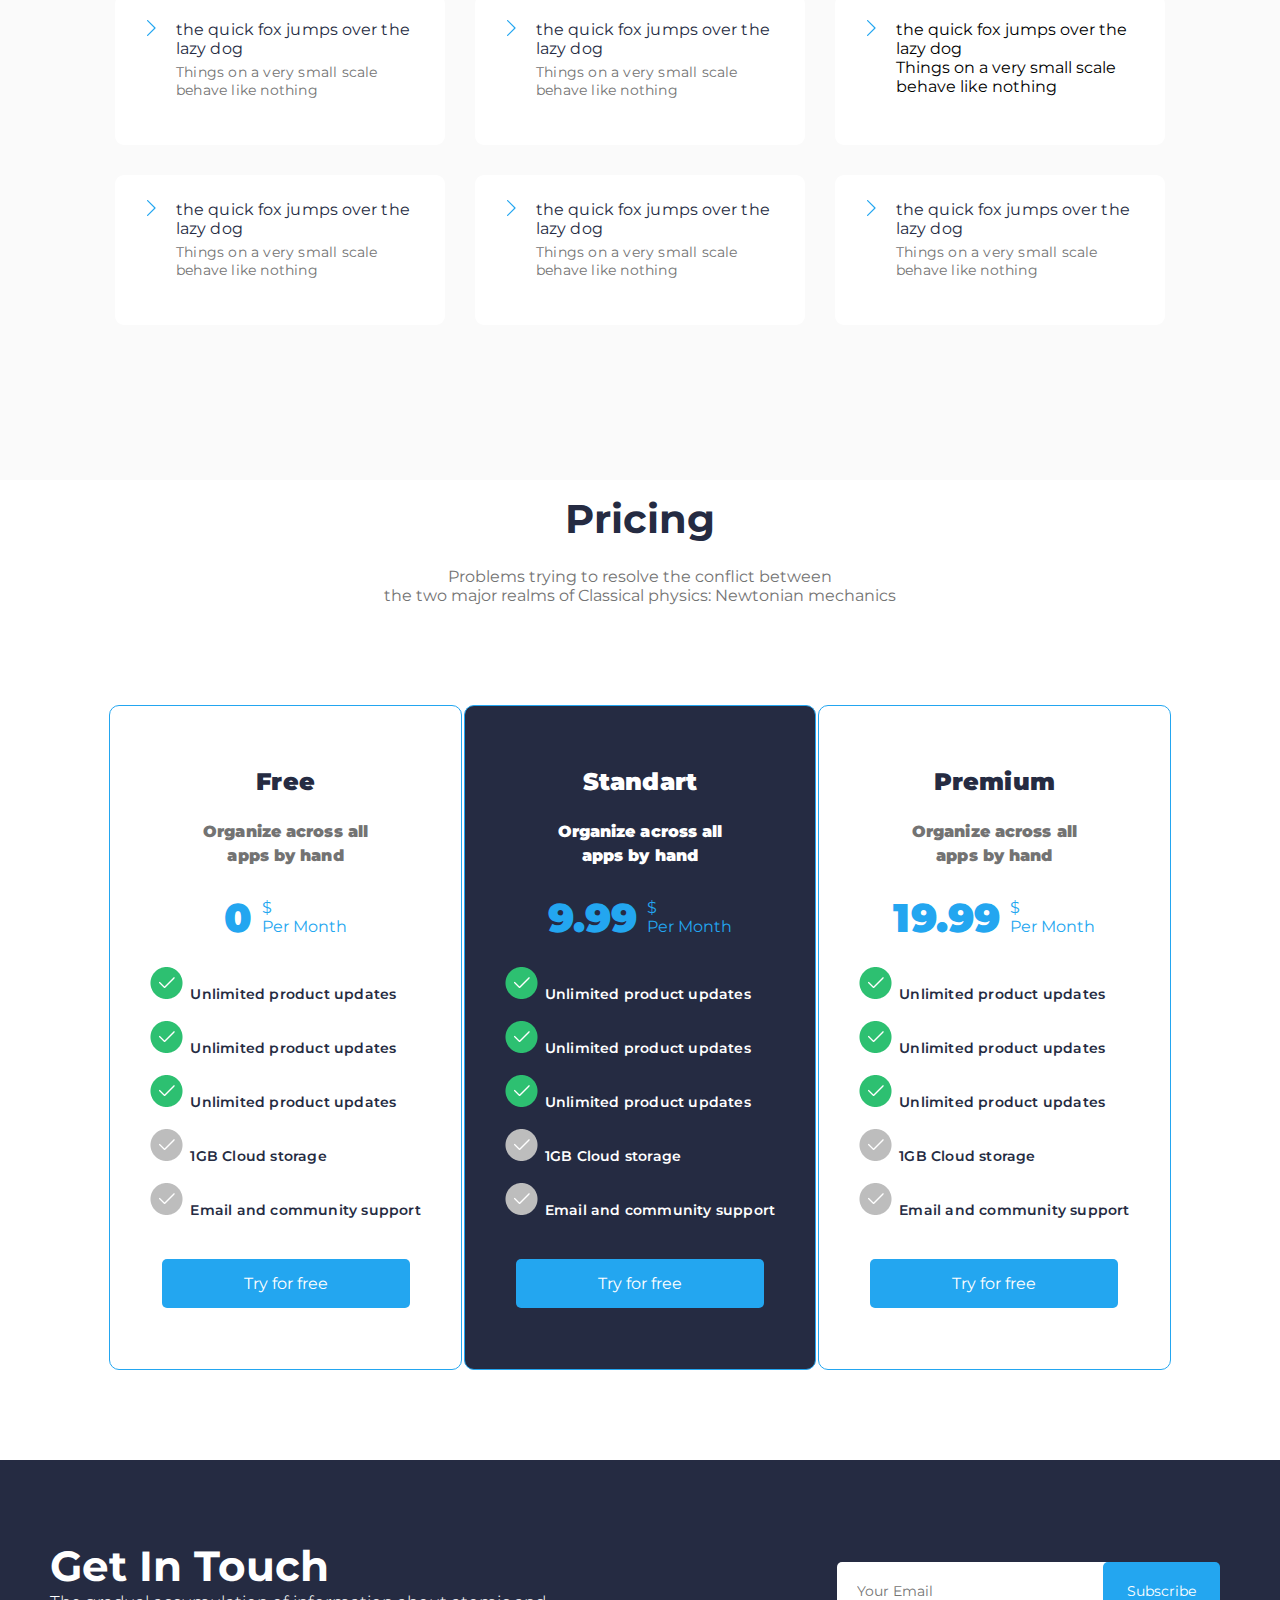
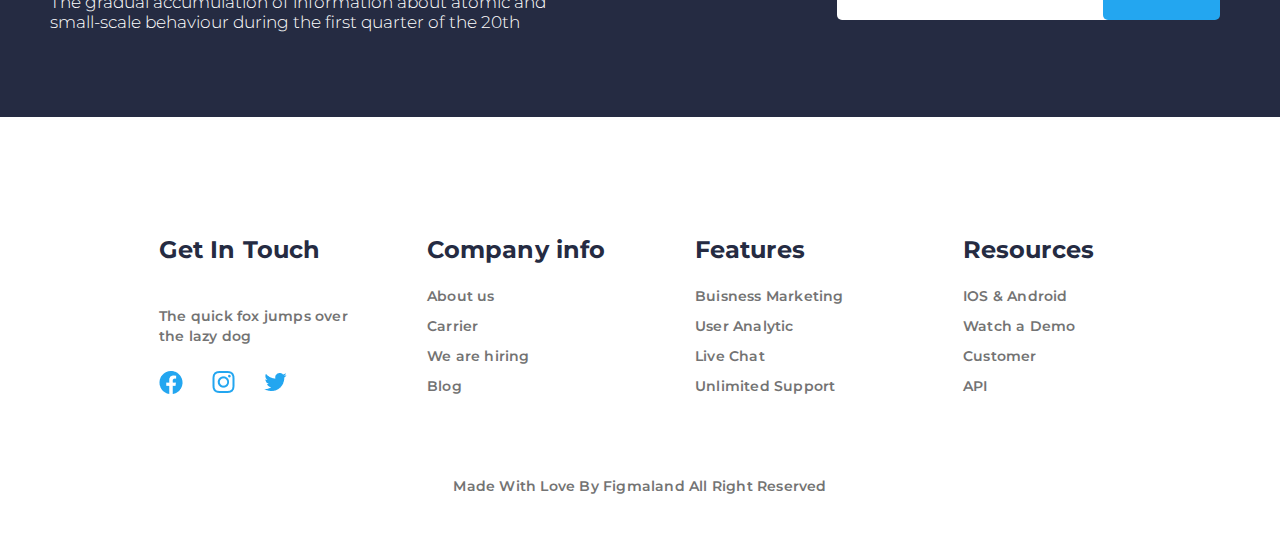
==== commit 655f6628: "update 26.07.2021" ====
--- a/index.html
+++ b/index.html
@@ -15,7 +15,7 @@
     <div class="wrap">
 
         <div class="home">
-            <header>
+            <header class="header">
                 <div class="logo">
                     Physionic
                 </div>
--- a/style.css
+++ b/style.css
@@ -3,6 +3,7 @@
     padding: 0;
     box-sizing: border-box;
     font-family: Montserrat;
+    position: relative;
 }
 
 body {
@@ -19,9 +20,11 @@
     background-size: cover;
     background-color: grey;
     padding: 0 200px;
-}
-
-header {
+    max-width: 100vw;
+}
+
+.header {
+    width: 100%;
     height: 91px;
     display: flex;
     align-items: center;
@@ -36,7 +39,7 @@
     line-height: 32px;
     letter-spacing: 0.1px;
     color: #FFFFFF;
-    text-shadow: 2px solid #000000;
+    text-shadow: 0 0 2px #111;
 }
 
 nav ul {
@@ -44,8 +47,8 @@
     display: flex;
     align-items: center;
     justify-content: space-between;
+    left: -120px;
     position: relative;
-    left: -120px;
 }
 
 nav ul li {
@@ -66,25 +69,23 @@
     text-decoration: none;
 }
 
-.home * {
-    font-family: Montserrat;
-}
-
 .home .btn {
-    font-family: Montserrat;
     font-style: normal;
     font-weight: bold;
     font-size: 14px;
     line-height: 22px;
     letter-spacing: 0.2px;
     color: #FFFFFF;
-    width: 190px;
+    padding: 10px 30px;
     height: 52px;
     background: #23A6F0;
     border-radius: 5px;
     text-align: center;
     line-height: 52px;
     text-decoration: none;
+    display: flex;
+    align-items: center;
+    justify-content: center;
 }
 
 .left {
@@ -109,12 +110,12 @@
     font-size: 20px;
     line-height: 30px;
     letter-spacing: 0.2px;
-    margin: 30px 0
+    margin: 30px 0;
 }
 
 .btns {
     height: 52px;
-    width: 350px;
+    width: 70%;
     display: flex;
     justify-content: space-between;
 }
@@ -151,11 +152,10 @@
 }
 
 .container {
+    position: relative;
     padding: 30px 0;
-    width: 328px;
+    min-width: 328px;
     height: 550px;
-    left: 0px;
-    top: 0px;
     background: #FFFFFF;
     border-radius: 10px;
     display: flex;
@@ -500,9 +500,10 @@
 
 .get-in__menu {
     width: 100%;
+    max-width: 100vw;
     height: 257px;
     background-color: #252B42;
-    padding: 80px 195px;
+    padding: 80px 50px;
     margin: 80px 0;
 }
 
@@ -713,4 +714,48 @@
 .price-card:nth-child(2) .describe,
 .price-card:nth-child(2) .features li {
     color: #fff;
+}
+
+@media screen and (max-width:1270px) {
+    .home {
+        padding: 0 50px;
+    }
+    nav ul {
+        left: 0;
+    }
+    .btns {
+        flex-direction: column;
+        align-items: center;
+    }
+    .section {
+        flex-direction: column;
+    }
+    .home {
+        max-width: 100vw;
+        min-height: 200vh;
+    }
+    .home .left {
+        height: 70vh;
+        width: 100%;
+        align-items: center;
+        justify-content: space-around;
+    }
+    .section .left h1,
+    .section .left p {
+        text-align: center;
+    }
+    .home {
+        display: flex;
+        flex-direction: column;
+        align-items: center;
+    }
+    .header {
+        max-width: 800px;
+    }
+    nav ul {
+        width: 240px;
+    }
+    nav ul li a {
+        font-size: 10px;
+    }
 }